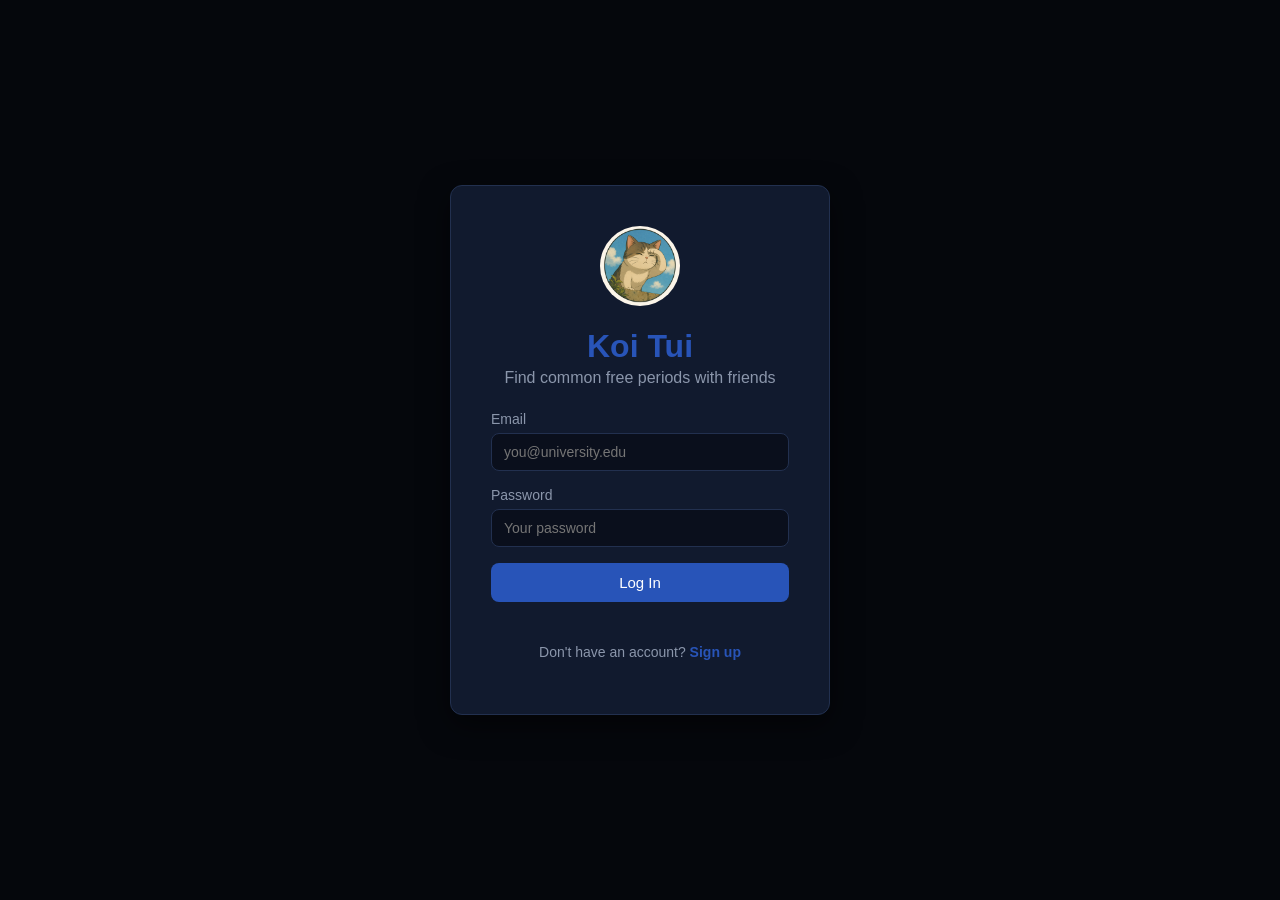
==== src/main/resources/static/friends.html @ 4120fd08 "initial commit" ====
<!DOCTYPE html>
<html lang="en">
<head>
  <meta charset="UTF-8">
  <title>Koi Tui - Friends</title>
  <meta name="viewport" content="width=device-width, initial-scale=1.0">
  <link rel="stylesheet" href="css/style.css">
</head>
<body>
  <div class="navbar">
    <div class="brand"><img src="images/logo.png" alt="Koi Tui logo" style="height:32px; vertical-align:middle; margin-right:8px; border-radius:50%;"> Koi Tui</div>
    <nav>
      <a href="dashboard.html">Dashboard</a>
      <a href="routine.html">Routine</a>
      <a href="friends.html" class="active">Friends</a>
      <a href="freeslot.html">Free Slot</a>
      <a href="#" id="logoutLink">Logout</a>
    </nav>
  </div>

  <div class="container">
    <h1 class="page-title">Friends</h1>

    <div class="panel">
      <h3>Add a Friend</h3>
      <form id="addFriendForm" class="inline-form">
        <div class="form-group">
          <label>Friend's Student ID</label>
          <input type="text" id="friendStudentId" required placeholder="e.g. 2021-1-60-002">
        </div>
        <button type="submit" class="btn btn-small">Add Friend</button>
      </form>
      <p class="error-msg" id="errorMsg"></p>
    </div>

    <div class="panel">
      <h3>My Friends</h3>
      <div id="friendsList">Loading...</div>
    </div>
  </div>

  <script src="js/api.js"></script>
  <script src="js/friends.js"></script>
</body>
</html>
---- src/main/resources/static/css/style.css ----
:root {
  --primary: #2854b8;
  --primary-dark: #14295c;
  --primary-light: #0d1526;
  --white: #ffffff;
  --surface: #111a2e;
  --gray: #8b96ab;
  --border: #22304f;
  --danger: #ff5c5c;
  --success: #2fd490;
  --text: #e7ebf5;
}

* {
  box-sizing: border-box;
}

body {
  margin: 0;
  font-family: "Segoe UI", Arial, sans-serif;
  background: #05070c;
  color: var(--text);
}

a {
  text-decoration: none;
  color: inherit;
}

/* ---------- Auth pages (login/signup) ---------- */
.auth-wrapper {
  min-height: 100vh;
  display: flex;
  align-items: center;
  justify-content: center;
  padding: 20px;
}

.auth-card {
  background: var(--surface);
  padding: 40px;
  border-radius: 12px;
  box-shadow: 0 10px 30px rgba(0, 0, 0, 0.5);
  border: 1px solid var(--border);
  width: 100%;
  max-width: 380px;
}

.auth-card h1 {
  color: var(--primary);
  margin-bottom: 4px;
  text-align: center;
}

.auth-card p.subtitle {
  text-align: center;
  color: var(--gray);
  margin-top: 0;
  margin-bottom: 24px;
}

.form-group {
  margin-bottom: 16px;
}

.form-group label {
  display: block;
  font-size: 14px;
  margin-bottom: 6px;
  color: var(--gray);
}

.form-group input, .form-group select {
  width: 100%;
  padding: 10px 12px;
  border: 1px solid var(--border);
  border-radius: 8px;
  font-size: 14px;
  background: #0a0f1c;
  color: var(--text);
}

.form-group input:focus, .form-group select:focus {
  outline: none;
  border-color: var(--primary);
}

.btn {
  display: inline-block;
  width: 100%;
  padding: 11px;
  background: var(--primary);
  color: var(--white);
  border: none;
  border-radius: 8px;
  font-size: 15px;
  cursor: pointer;
  transition: background 0.15s;
}

.btn:hover {
  background: var(--primary-dark);
}

.btn-secondary {
  background: transparent;
  color: var(--primary);
  border: 1px solid var(--primary);
}

.btn-danger {
  background: var(--danger);
}

.btn-small {
  width: auto;
  padding: 6px 14px;
  font-size: 13px;
}

/* ---------- Dashboard Quick Links buttons ---------- */
.quick-links {
  display: flex;
  flex-wrap: wrap;
  gap: 12px;
  margin-top: 10px;
}

.btn-quick-link {
  width: auto;
  flex: 1 1 200px;
  text-align: center;
  padding: 12px 16px;
  font-weight: 600;
}

.form-footer {
  text-align: center;
  margin-top: 16px;
  font-size: 14px;
  color: var(--gray);
}

.form-footer a {
  color: var(--primary);
  font-weight: 600;
}

.error-msg {
  color: var(--danger);
  font-size: 13px;
  margin-top: 10px;
  min-height: 16px;
}

.success-msg {
  color: var(--success);
  font-size: 13px;
  margin-top: 10px;
}

/* ---------- App shell (navbar + layout) ---------- */
.navbar {
  background: var(--primary-dark);
  color: var(--white);
  padding: 14px 28px;
  display: flex;
  align-items: center;
  justify-content: space-between;
  border-bottom: 1px solid var(--border);
}

.navbar .brand {
  font-size: 20px;
  font-weight: 700;
}

.navbar nav {
  display: flex;
  gap: 22px;
  align-items: center;
}

.navbar nav a {
  color: var(--white);
  font-size: 14px;
  opacity: 0.9;
}

.navbar nav a.active, .navbar nav a:hover {
  opacity: 1;
  border-bottom: 2px solid var(--white);
  padding-bottom: 4px;
}

.container {
  max-width: 1000px;
  margin: 0 auto;
  padding: 30px 20px;
}

.page-title {
  color: var(--text);
  margin-bottom: 20px;
}

/* ---------- Dashboard cards ---------- */
.cards-grid {
  display: grid;
  grid-template-columns: repeat(auto-fit, minmax(220px, 1fr));
  gap: 18px;
  margin-bottom: 30px;
}

.card {
  background: var(--surface);
  border: 1px solid var(--border);
  border-radius: 12px;
  padding: 20px;
  box-shadow: 0 4px 14px rgba(0, 0, 0, 0.35);
}

.card h3 {
  margin: 0 0 8px 0;
  color: var(--text);
}

.card .big-number {
  font-size: 32px;
  font-weight: 700;
  color: var(--primary);
}

/* ---------- Tables / timetable ---------- */
table {
  width: 100%;
  border-collapse: collapse;
  background: var(--surface);
  border-radius: 10px;
  overflow: hidden;
  box-shadow: 0 4px 14px rgba(0, 0, 0, 0.35);
}

th, td {
  padding: 10px;
  border: 1px solid var(--border);
  text-align: center;
  font-size: 13px;
  color: var(--text);
}

th {
  background: var(--primary-dark);
  color: var(--white);
}

td.busy {
  background: rgba(255, 92, 92, 0.15);
}

td.free {
  background: rgba(47, 212, 144, 0.12);
  font-weight: 600;
  color: var(--success);
}

/* ---------- Forms inside cards ---------- */
.panel {
  background: var(--surface);
  border: 1px solid var(--border);
  border-radius: 12px;
  padding: 22px;
  margin-bottom: 24px;
  box-shadow: 0 4px 14px rgba(0, 0, 0, 0.35);
}

.inline-form {
  display: flex;
  flex-wrap: wrap;
  gap: 10px;
  align-items: flex-end;
}

.inline-form .form-group {
  margin-bottom: 0;
  min-width: 120px;
  flex: 1;
}

.list-item {
  display: flex;
  justify-content: space-between;
  align-items: center;
  padding: 10px 0;
  border-bottom: 1px solid var(--border);
}

.list-item:last-child {
  border-bottom: none;
}

.badge {
  display: inline-block;
  background: rgba(40, 84, 184, 0.2);
  color: var(--primary);
  padding: 3px 10px;
  border-radius: 20px;
  font-size: 12px;
}
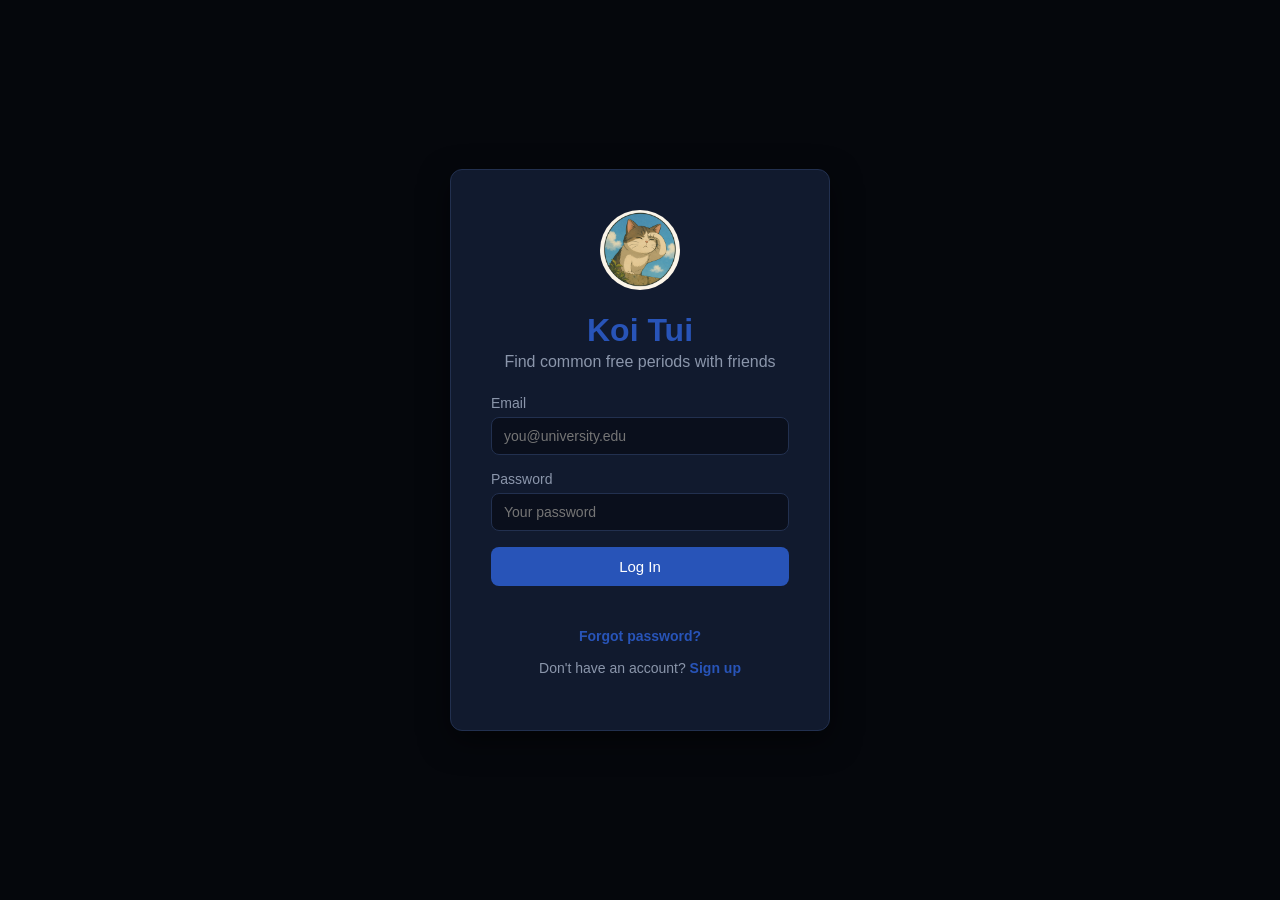
==== commit 5c307710: "Add forgot password and friend request accept/reject" ====
--- a/src/main/resources/static/friends.html
+++ b/src/main/resources/static/friends.html
@@ -28,9 +28,14 @@
           <label>Friend's Student ID</label>
           <input type="text" id="friendStudentId" required placeholder="e.g. 2021-1-60-002">
         </div>
-        <button type="submit" class="btn btn-small">Add Friend</button>
+        <button type="submit" class="btn btn-small">Send Request</button>
       </form>
       <p class="error-msg" id="errorMsg"></p>
+    </div>
+
+    <div class="panel">
+      <h3>Friend Requests</h3>
+      <div id="requestsList">Loading...</div>
     </div>
 
     <div class="panel">
